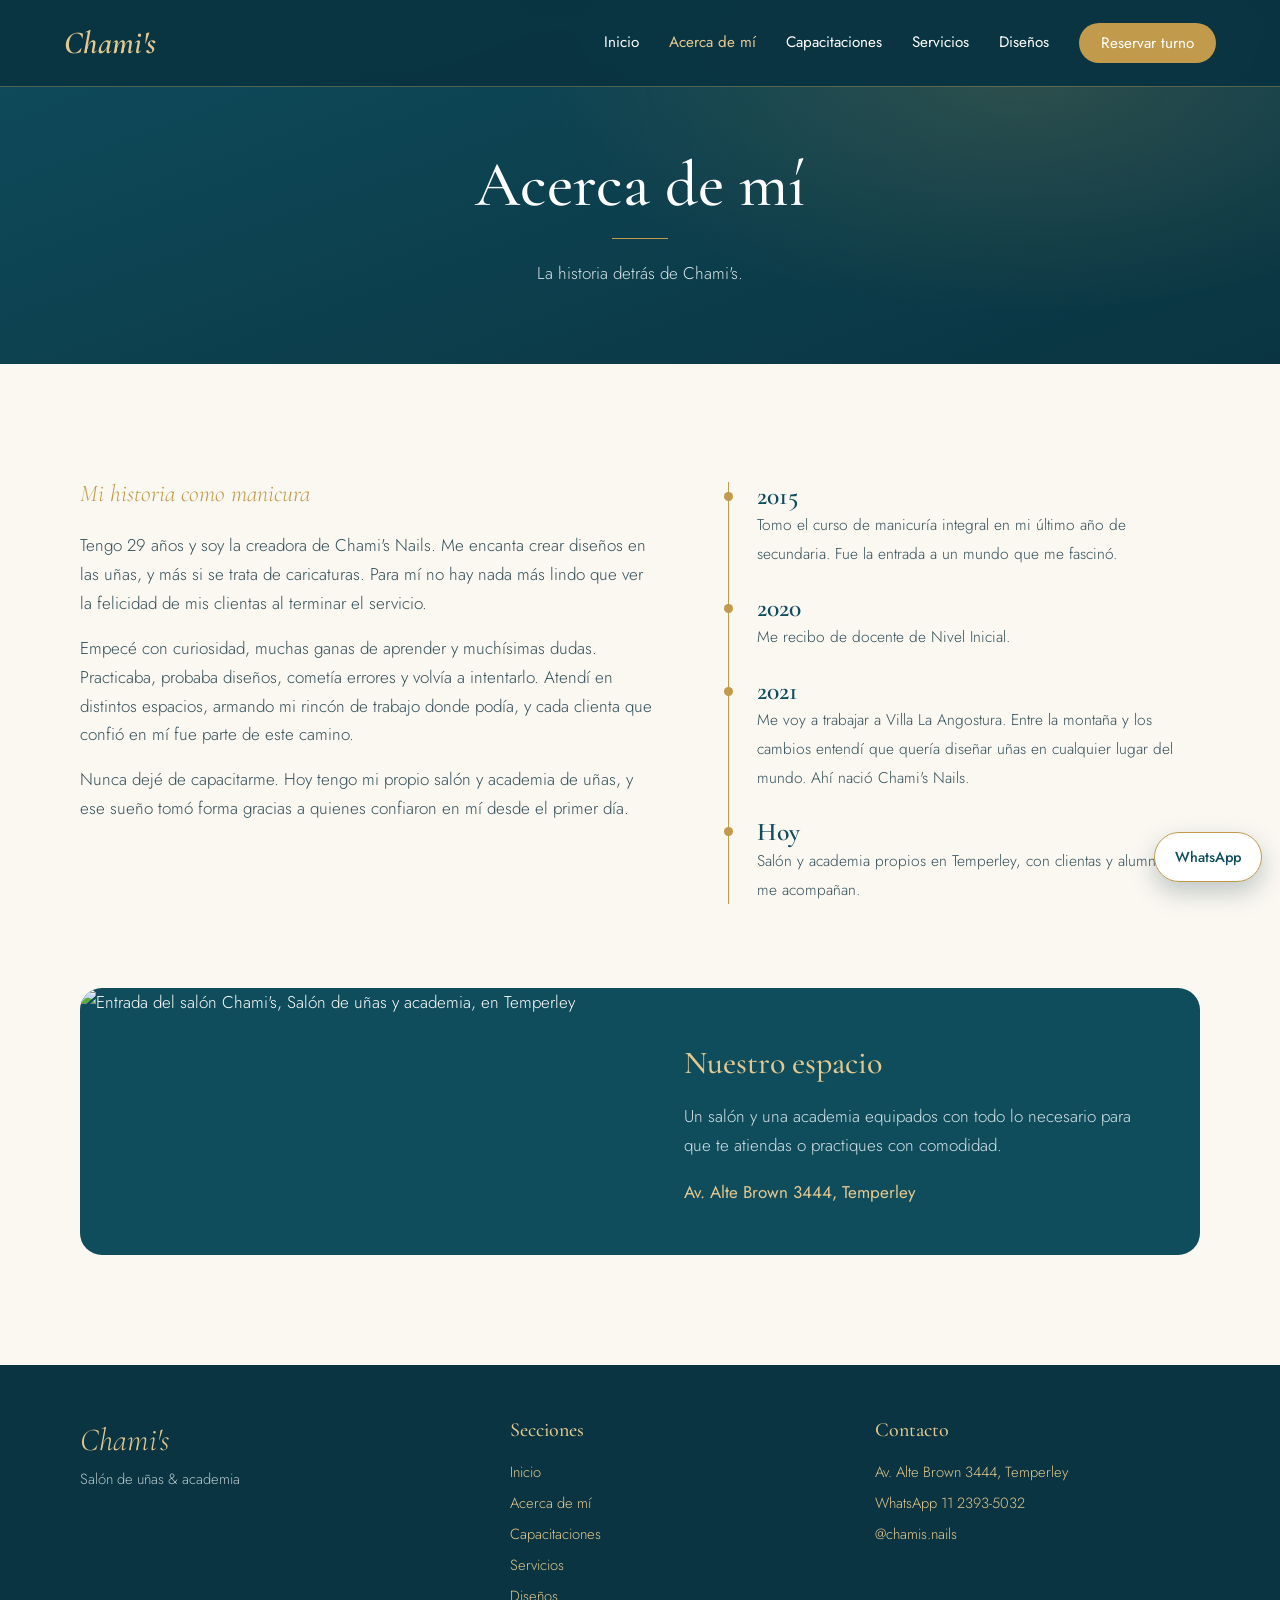
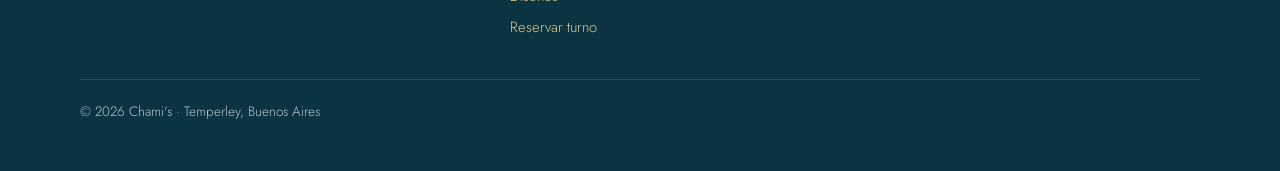
==== acerca.html @ 8179556b "inicio de web" ====
<!DOCTYPE html>
<html lang="es">
<head>
  <meta charset="UTF-8">
  <meta name="viewport" content="width=device-width, initial-scale=1">
  <title>Acerca de mí | Chami's, salón de uñas y academia en Temperley</title>
  <meta name="description" content="La historia de Yamila Iwach, Máster Instructor y creadora de Chami's Nails.">
  <link rel="preconnect" href="https://fonts.googleapis.com">
  <link rel="preconnect" href="https://fonts.gstatic.com" crossorigin>
  <link href="https://fonts.googleapis.com/css2?family=Cormorant+Garamond:ital,wght@0,500;0,600;0,700;1,500;1,600&family=Jost:wght@300;400;500&display=swap" rel="stylesheet">
  <link rel="stylesheet" href="styles.css">
</head>
<body class="inner">
<div id="site-header"></div>
<main>
  <section class="page-hero">
    <h1>Acerca de mí</h1>
    <p>La historia detrás de Chami's.</p>
  </section>
  <section class="section">
    <div class="wrap">
      <div class="about">
        <div class="about-text">
          <p class="name" style="margin-top:0">Mi historia como manicura</p>
          <p>Tengo 29 años y soy la creadora de Chami's Nails. Me encanta crear diseños en las uñas, y más si se trata de caricaturas. Para mí no hay nada más lindo que ver la felicidad de mis clientas al terminar el servicio.</p>
          <p>Empecé con curiosidad, muchas ganas de aprender y muchísimas dudas. Practicaba, probaba diseños, cometía errores y volvía a intentarlo. Atendí en distintos espacios, armando mi rincón de trabajo donde podía, y cada clienta que confió en mí fue parte de este camino.</p>
          <p>Nunca dejé de capacitarme. Hoy tengo mi propio salón y academia de uñas, y ese sueño tomó forma gracias a quienes confiaron en mí desde el primer día.</p>
        </div>
        <ol class="timeline">
          <li><b>2015</b><span>Tomo el curso de manicuría integral en mi último año de secundaria. Fue la entrada a un mundo que me fascinó.</span></li>
          <li><b>2020</b><span>Me recibo de docente de Nivel Inicial.</span></li>
          <li><b>2021</b><span>Me voy a trabajar a Villa La Angostura. Entre la montaña y los cambios entendí que quería diseñar uñas en cualquier lugar del mundo. Ahí nació Chami's Nails.</span></li>
          <li><b>Hoy</b><span>Salón y academia propios en Temperley, con clientas y alumnas que me acompañan.</span></li>
        </ol>
      </div>
      <figure class="salon">
        <img src="img/salon.png" alt="Entrada del salón Chami's, Salón de uñas y academia, en Temperley">
        <figcaption>
          <h3>Nuestro espacio</h3>
          <p>Un salón y una academia equipados con todo lo necesario para que te atiendas o practiques con comodidad.</p>
          <p class="addr">Av. Alte Brown 3444, Temperley</p>
        </figcaption>
      </figure>
    </div>
  </section>
</main>
<div id="site-footer"></div>
<script src="script.js"></script>
</body>
</html>
---- styles.css ----
:root{
  --blue:#0f4c5c;        /* azul petróleo de la pared del salón */
  --blue-deep:#0a3441;
  --blue-soft:#e6eef0;
  --gold:#c19a4b;        /* dorado del cartel */
  --gold-light:#e3c98f;
  --cream:#fbf8f2;
  --ink:#16313a;
  --muted:#5f747b;
  --serif:'Cormorant Garamond',Georgia,serif;
  --sans:'Jost',system-ui,sans-serif;
}
*{box-sizing:border-box;margin:0;padding:0}
html{scroll-behavior:smooth;scroll-padding-top:72px}
body{font-family:var(--sans);color:var(--ink);background:var(--cream);line-height:1.7;font-size:17px;font-weight:300}
a{color:inherit}
img{max-width:100%;display:block}
:focus-visible{outline:2px solid var(--gold);outline-offset:3px}

/* Nav */
.nav{position:fixed;inset:0 0 auto 0;z-index:50;display:flex;align-items:center;justify-content:space-between;padding:16px 5vw;transition:background .3s,box-shadow .3s}
.nav.solid{background:rgba(10,52,65,.96);backdrop-filter:blur(8px);box-shadow:0 1px 0 rgba(193,154,75,.35)}
.brand{font-family:var(--serif);font-size:2rem;font-weight:600;font-style:italic;text-decoration:none;color:var(--gold-light);letter-spacing:.01em}
.nav nav{display:flex;align-items:center;gap:30px}
.nav nav a{color:#fff;text-decoration:none;font-size:.95rem;font-weight:400}
.nav nav a:not(.btn):hover{color:var(--gold-light)}
.burger{display:none;background:none;border:0;width:40px;height:40px;cursor:pointer;position:relative}
.burger i{position:absolute;left:8px;right:8px;height:1.5px;background:#fff;transition:transform .25s}
.burger i:first-child{top:15px}.burger i:last-child{top:23px}
.burger[aria-expanded="true"] i:first-child{transform:translateY(4px) rotate(45deg)}
.burger[aria-expanded="true"] i:last-child{transform:translateY(-4px) rotate(-45deg)}

/* Buttons */
.btn{display:inline-block;background:var(--gold);color:#fff;font:500 .98rem var(--sans);padding:14px 32px;border-radius:999px;border:0;text-decoration:none;cursor:pointer;transition:background .2s,transform .2s}
.btn:hover{background:#ad8838;transform:translateY(-2px)}
.btn-sm{padding:9px 22px;font-size:.9rem}
.btn-ghost{background:transparent;color:#fff;box-shadow:inset 0 0 0 1px rgba(227,201,143,.8)}
.btn-ghost:hover{background:rgba(227,201,143,.12)}

/* Hero */
.hero{min-height:100vh;background:radial-gradient(900px 600px at 80% 40%,rgba(193,154,75,.18),transparent 60%),linear-gradient(160deg,var(--blue) 0%,var(--blue-deep) 100%);color:#fff;display:grid;grid-template-columns:1.1fr .9fr;align-items:center;gap:5vw;padding:120px 6vw 80px}
.kicker{color:var(--gold-light);font-size:1rem;margin-bottom:22px;font-weight:400;letter-spacing:.02em}
.hero h1{font-family:var(--serif);font-weight:500;font-size:clamp(2.5rem,5.2vw,4.6rem);line-height:1.08;max-width:15em}
.lead{max-width:33em;margin:26px 0 36px;font-size:1.12rem;color:#d4e2e6}
.actions{display:flex;flex-wrap:wrap;gap:14px}

.hero-photo{display:flex;flex-direction:column;align-items:center;gap:18px}
.arch{width:min(100%,380px);aspect-ratio:3/4;border-radius:999px 999px 18px 18px;overflow:hidden;padding:10px;border:1px solid var(--gold);animation:fade 1s ease both}
.arch img{width:100%;height:100%;object-fit:cover;object-position:center 20%;border-radius:999px 999px 10px 10px}
@keyframes fade{from{opacity:0;transform:translateY(16px)}to{opacity:1;transform:none}}
.hero-photo figcaption{text-align:center;font-family:var(--serif);font-size:1.5rem;color:var(--gold-light)}
.hero-photo figcaption span{display:block;font:300 .92rem var(--sans);color:#c3d3d8;margin-top:2px}

/* Sections */
.section{padding:110px 6vw}
.section.tinted{background:var(--blue-soft)}
.wrap{max-width:1120px;margin:0 auto}
h2{font-family:var(--serif);font-weight:500;font-size:clamp(2.2rem,4.2vw,3.3rem);line-height:1.1;color:var(--blue);margin-bottom:14px}
h2::after{content:"";display:block;width:56px;height:1px;background:var(--gold);margin-top:16px}
.sub{max-width:40em;color:var(--muted);margin:22px 0 48px}
.sub.left{margin-bottom:28px}

/* About */
.about{display:grid;grid-template-columns:1.1fr .9fr;gap:70px;align-items:start}
.name{font-family:var(--serif);font-style:italic;font-size:1.5rem;color:var(--gold);margin:22px 0 16px}
.about-text p:not(.name){margin-bottom:16px;max-width:36em;color:#334f58}
.timeline{list-style:none;border-left:1px solid var(--gold);padding-left:28px;display:grid;gap:26px;margin-top:8px}
.timeline li{position:relative}
.timeline li::before{content:"";position:absolute;left:-33px;top:.55em;width:9px;height:9px;border-radius:50%;background:var(--gold)}
.timeline b{font-family:var(--serif);font-size:1.6rem;font-weight:600;color:var(--blue);display:block;line-height:1.1}
.timeline span{color:#334f58;font-size:.97rem}

.salon{margin-top:84px;display:grid;grid-template-columns:1fr 1fr;border-radius:22px;overflow:hidden;background:var(--blue);color:#fff}
.salon img{width:100%;height:100%;max-height:520px;object-fit:cover;object-position:center 30%}
.salon figcaption{padding:48px 44px;align-self:center}
.salon h3{font-family:var(--serif);font-weight:500;font-size:2rem;color:var(--gold-light);margin-bottom:12px}
.salon p{color:#d4e2e6}
.salon .addr{margin-top:18px;color:var(--gold-light);font-weight:400}

/* Courses */
.courses{display:grid;grid-template-columns:repeat(3,1fr);gap:24px}
.course{background:#fff;border-radius:18px;padding:34px 30px;display:flex;flex-direction:column;border:1px solid rgba(15,76,92,.12)}
.course.featured{background:var(--blue);color:#fff;border-color:var(--blue);box-shadow:0 24px 40px -26px rgba(10,52,65,.7)}
.meta{font-weight:500;color:var(--gold);font-size:.92rem;margin-bottom:10px}
.course.featured .meta{color:var(--gold-light)}
.course h3{font-family:var(--serif);font-weight:600;font-size:1.75rem;line-height:1.15;margin-bottom:12px;color:var(--blue)}
.course.featured h3{color:#fff}
.course p:not(.meta){color:var(--muted);flex:1;font-size:.98rem}
.course.featured p:not(.meta){color:#d4e2e6}
.link{margin-top:24px;font-weight:500;text-decoration:none;border-bottom:1px solid var(--gold);align-self:flex-start;padding-bottom:2px;color:var(--blue)}
.course.featured .link{color:var(--gold-light)}
.link:hover{border-color:var(--blue)}
.includes{margin-top:56px;padding:38px 40px;border-radius:18px;background:#fff;border:1px solid rgba(193,154,75,.5)}
.includes h3{font-family:var(--serif);font-weight:500;font-size:1.7rem;color:var(--blue);margin-bottom:18px}
.includes ul{list-style:none;display:grid;grid-template-columns:repeat(3,1fr);gap:12px 28px}
.includes li{padding-left:22px;position:relative;color:#334f58;font-size:.97rem}
.includes li::before{content:"";position:absolute;left:0;top:.7em;width:8px;height:1px;background:var(--gold);box-shadow:0 0 0 .5px var(--gold)}

/* Booking */
.booking{display:grid;grid-template-columns:1fr 1fr;gap:64px;align-items:start}
address{font-style:normal;margin-bottom:24px;line-height:1.9;color:#334f58}
address strong{color:var(--blue);font-weight:500}
address a{color:var(--blue);border-bottom:1px solid var(--gold);text-decoration:none}
.map-wrap{border-radius:18px;overflow:hidden;aspect-ratio:16/10;border:1px solid rgba(15,76,92,.15)}
.map-wrap iframe{width:100%;height:100%;border:0}
form{background:#fff;padding:38px;border-radius:20px;border:1px solid rgba(193,154,75,.5);box-shadow:0 26px 46px -34px rgba(10,52,65,.6);display:grid;gap:18px}
label{display:grid;gap:6px;font-weight:400;font-size:.95rem;color:var(--blue)}
input,select,textarea{font:300 1rem var(--sans);padding:13px 14px;border:1px solid #cfdcdf;border-radius:10px;background:#fff;color:var(--ink);width:100%}
input:focus,select:focus,textarea:focus{border-color:var(--gold);outline:none;box-shadow:0 0 0 3px rgba(193,154,75,.2)}
.row{display:grid;grid-template-columns:1fr 1fr;gap:16px}
.row[hidden]{display:none}
.error{color:#a3321f;font-size:.92rem}
form .btn{justify-self:start}

/* Footer + floating WA */
.footer{background:var(--blue-deep);color:#b5c8cd;text-align:center;padding:48px 5vw;font-size:.92rem;display:grid;gap:6px}
.brand-f{font-family:var(--serif);font-style:italic;font-size:2rem;color:var(--gold-light)}
.footer a{color:var(--gold-light)}
.wa-float{position:fixed;right:18px;bottom:18px;z-index:40;background:#fff;color:var(--blue);font-weight:500;font-size:.9rem;padding:12px 20px;border-radius:999px;text-decoration:none;border:1px solid var(--gold);box-shadow:0 10px 24px rgba(10,52,65,.25)}
.wa-float:hover{background:var(--gold-light)}

@media (prefers-reduced-motion:reduce){*{animation:none!important;transition:none!important;scroll-behavior:auto!important}}

/* Responsive */
@media (max-width:900px){
  .hero{grid-template-columns:1fr;padding-top:110px;gap:48px}
  .hero-photo{order:-1}
  .arch{width:min(70vw,300px)}
  .about,.courses,.includes ul,.booking,.salon{grid-template-columns:1fr}
  .about{gap:44px}
  .salon figcaption{padding:32px 26px}
  .booking{gap:40px}
  .section{padding:80px 6vw}
}
@media (max-width:760px){
  .burger{display:block}
  .nav nav{position:fixed;inset:68px 0 auto 0;background:var(--blue-deep);flex-direction:column;align-items:stretch;gap:0;padding:12px 6vw 24px;transform:translateY(-130%);transition:transform .3s}
  .nav nav.open{transform:none}
  .nav nav a{padding:14px 0;border-bottom:1px solid rgba(255,255,255,.1)}
  .nav nav .btn{margin-top:16px;text-align:center;border:0}
  .row{grid-template-columns:1fr}
  form{padding:26px 20px}
  .includes{padding:28px 24px}
}

/* ===== Multipágina ===== */
.nav nav a[aria-current]{color:var(--gold-light)}
.page-hero{background:radial-gradient(800px 400px at 80% 20%,rgba(193,154,75,.18),transparent 60%),linear-gradient(160deg,var(--blue) 0%,var(--blue-deep) 100%);color:#fff;text-align:center;padding:150px 6vw 76px}
.page-hero h1{font-family:var(--serif);font-weight:500;font-size:clamp(2.4rem,5vw,4rem);line-height:1.1}
.page-hero h1::after{content:"";display:block;width:56px;height:1px;background:var(--gold);margin:18px auto 0}
.page-hero p{max-width:36em;margin:20px auto 0;color:#d4e2e6}
.center{text-align:center}
.center h2::after{margin-left:auto;margin-right:auto}
.center .sub{margin-left:auto;margin-right:auto}

/* Inicio: accesos y franja de diseños */
.cards3{display:grid;grid-template-columns:repeat(3,1fr);gap:24px}
.card{background:#fff;border:1px solid rgba(15,76,92,.12);border-radius:18px;padding:34px 30px;display:flex;flex-direction:column;text-decoration:none}
.card h3{font-family:var(--serif);font-weight:600;font-size:1.75rem;color:var(--blue);margin-bottom:10px}
.card p{color:var(--muted);flex:1;font-size:.98rem}
.card span{margin-top:20px;color:var(--blue);font-weight:500;border-bottom:1px solid var(--gold);align-self:flex-start}
.card:hover{box-shadow:0 22px 40px -30px rgba(10,52,65,.7)}
.strip{display:grid;grid-template-columns:repeat(4,1fr);gap:14px;margin-top:40px}
.strip img{width:100%;aspect-ratio:3/4;object-fit:cover;border-radius:14px}
.cta{background:var(--blue);color:#fff;text-align:center;padding:90px 6vw}
.cta h2{color:#fff}
.cta h2::after{margin-left:auto;margin-right:auto}
.cta p{color:#d4e2e6;max-width:34em;margin:20px auto 30px}

/* Servicios */
.services{display:grid;gap:0;max-width:860px;margin:0 auto}
.service{display:grid;grid-template-columns:1fr auto auto;gap:8px 32px;align-items:center;padding:28px 0;border-bottom:1px solid rgba(193,154,75,.5)}
.service h3{font-family:var(--serif);font-weight:600;font-size:1.65rem;color:var(--blue);line-height:1.15}
.service p{color:var(--muted);font-size:.98rem;max-width:34em}
.price{font-family:var(--serif);font-size:1.7rem;font-weight:600;color:var(--gold)}
.service .link{margin:0;white-space:nowrap}
.note{text-align:center;color:var(--muted);font-size:.92rem;margin-top:28px}

/* Diseños */
.lightbox{position:fixed;inset:0;z-index:90;background:rgba(6,28,36,.92);display:grid;place-items:center;padding:4vw;cursor:zoom-out}
.lightbox[hidden]{display:none}
.lightbox img{max-width:100%;max-height:90vh;border-radius:12px}
.lightbox button{position:absolute;top:18px;right:24px;background:none;border:0;color:#fff;font-size:2.4rem;cursor:pointer;line-height:1}

/* Footer ampliado */
.footer{text-align:left;display:block}
.footer-grid{max-width:1120px;margin:0 auto;display:grid;grid-template-columns:1.2fr 1fr 1fr;gap:40px}
.footer h4{font-family:var(--serif);font-weight:500;font-size:1.25rem;color:var(--gold-light);margin-bottom:10px}
.footer a{display:block;text-decoration:none;padding:3px 0}
.footer a:hover{text-decoration:underline}
.copy{max-width:1120px;margin:36px auto 0;padding-top:20px;border-top:1px solid rgba(255,255,255,.12);font-size:.85rem}

@media (max-width:900px){
  .cards3,.footer-grid{grid-template-columns:1fr}
  .strip{grid-template-columns:repeat(2,1fr)}
  .service{grid-template-columns:1fr auto}
  .service .link{grid-column:1/-1}
  .page-hero{padding-top:130px}
}

/* ===== Galería de diseños (tarjetas iguales) ===== */
.gallery-section{background:radial-gradient(700px 420px at 12% 8%,rgba(193,154,75,.18),transparent 60%),radial-gradient(760px 520px at 92% 92%,rgba(40,130,150,.32),transparent 60%),var(--blue-deep);color:#fff}
.gallery-section .note{color:#b5c8cd}
.gallery{display:grid;grid-template-columns:repeat(auto-fill,minmax(250px,1fr));gap:26px}
.gallery figure{position:relative;margin:0;aspect-ratio:3/4;border-radius:22px;overflow:hidden;background:var(--blue);border:1px solid rgba(227,201,143,.45);box-shadow:0 26px 44px -28px rgba(0,0,0,.85);transition:transform .35s ease,box-shadow .35s ease,border-color .35s ease,opacity .6s ease}
.gallery figure:hover{transform:translateY(-8px);border-color:var(--gold-light);box-shadow:0 34px 50px -26px rgba(193,154,75,.45)}
.gallery img{position:absolute;inset:0;width:100%;height:100%;object-fit:cover;cursor:zoom-in;transition:transform .7s ease}
.gallery figure:hover img{transform:scale(1.07)}
.gallery figcaption{position:absolute;left:0;right:0;bottom:0;padding:70px 22px 20px;background:linear-gradient(to top,rgba(6,28,36,.92),rgba(6,28,36,0));font-family:var(--serif);font-size:1.45rem;font-style:italic;color:var(--gold-light);pointer-events:none}
.gallery figcaption::before{content:"";display:block;width:34px;height:1px;background:var(--gold);margin-bottom:10px}
.js .gallery figure{opacity:0;transform:translateY(26px)}
.js .gallery figure.in{opacity:1;transform:none}
.js .gallery figure.in:hover{transform:translateY(-8px)}

/* ===== Mapa en el footer ===== */
.footer-map{max-width:1120px;margin:40px auto 0;height:280px;border-radius:18px;overflow:hidden;border:1px solid rgba(227,201,143,.4)}
.footer-map iframe{width:100%;height:100%;border:0;display:block}
@media (max-width:900px){.footer-map{height:230px}}
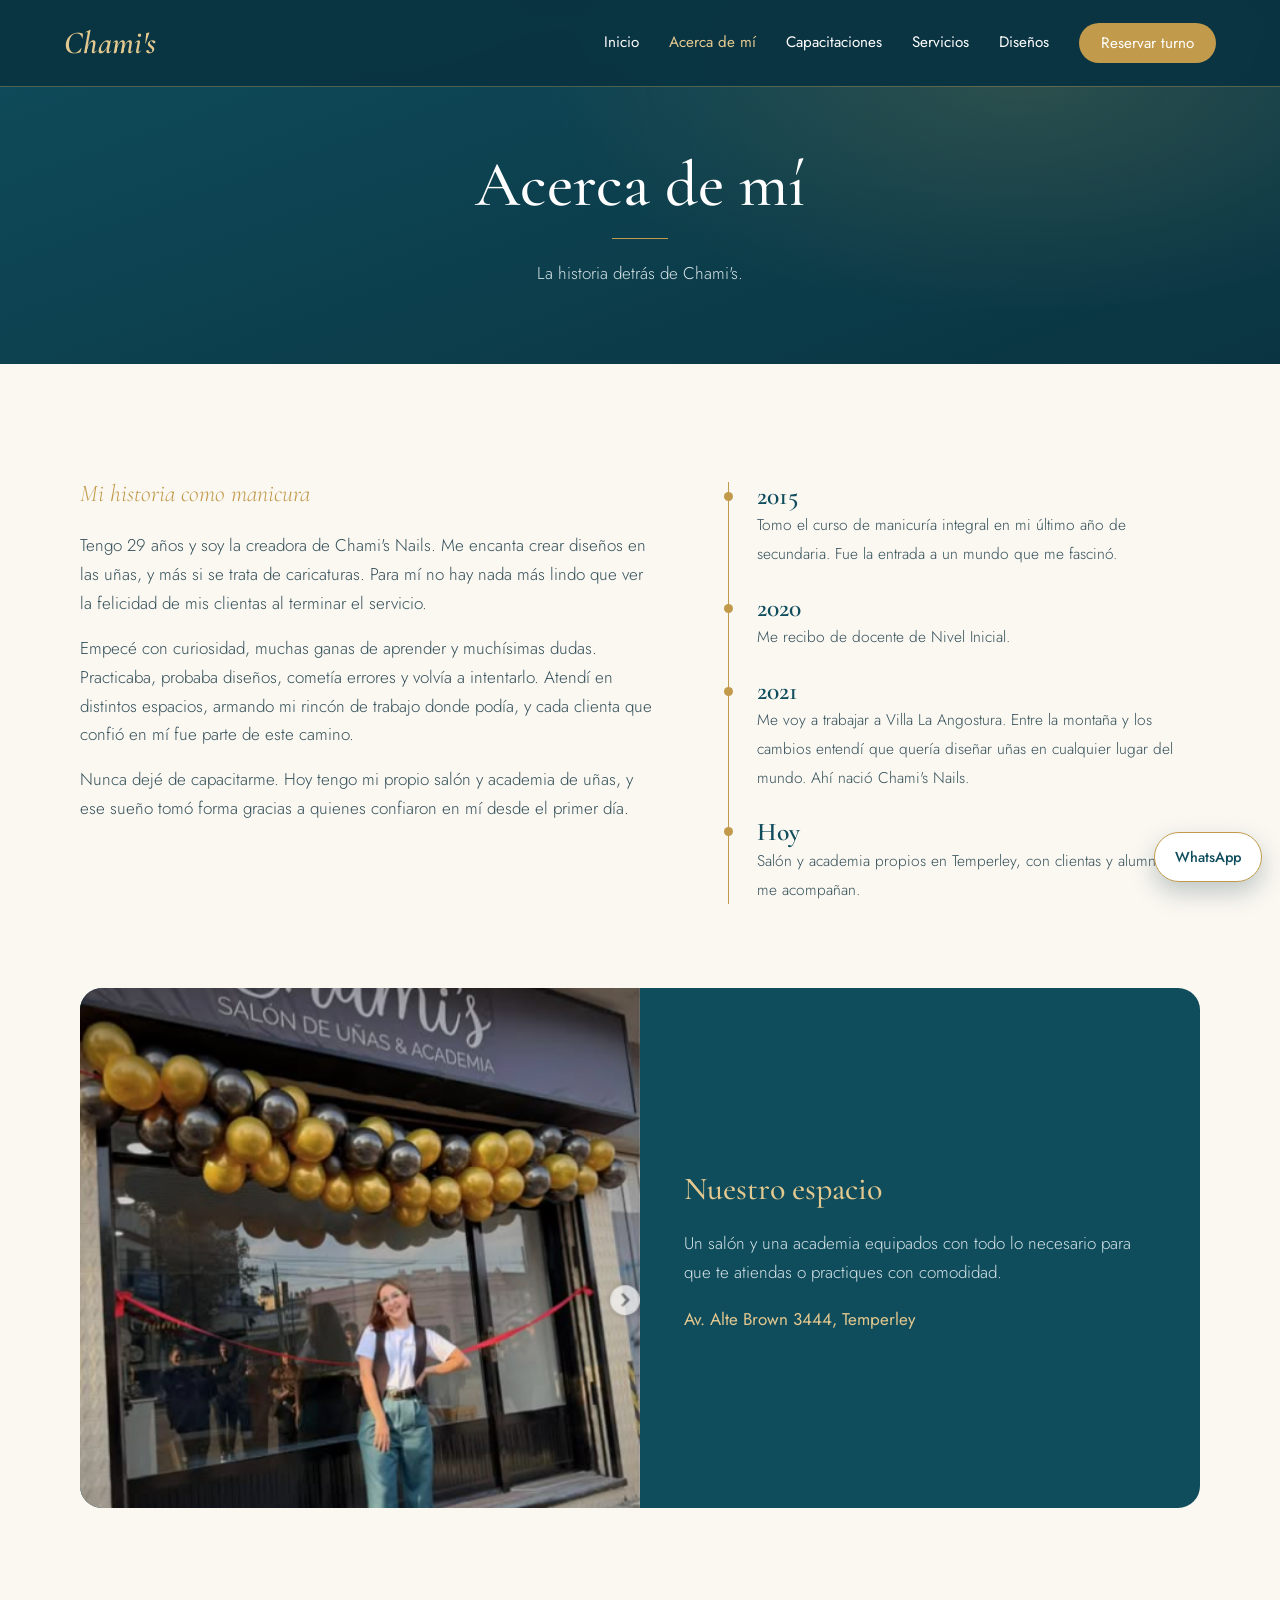
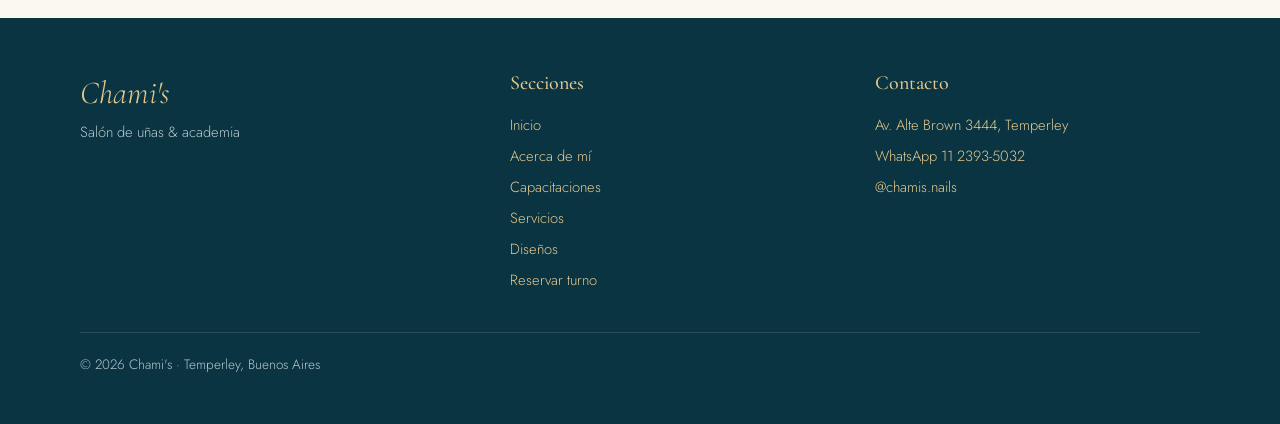
==== commit d617bffc: "cambio de rutas" ====
--- a/acerca.html
+++ b/acerca.html
@@ -34,7 +34,7 @@
         </ol>
       </div>
       <figure class="salon">
-        <img src="img/salon.png" alt="Entrada del salón Chami's, Salón de uñas y academia, en Temperley">
+        <img src="./img/Salon.png" alt="Entrada del salón Chami's, Salón de uñas y academia, en Temperley">
         <figcaption>
           <h3>Nuestro espacio</h3>
           <p>Un salón y una academia equipados con todo lo necesario para que te atiendas o practiques con comodidad.</p>
